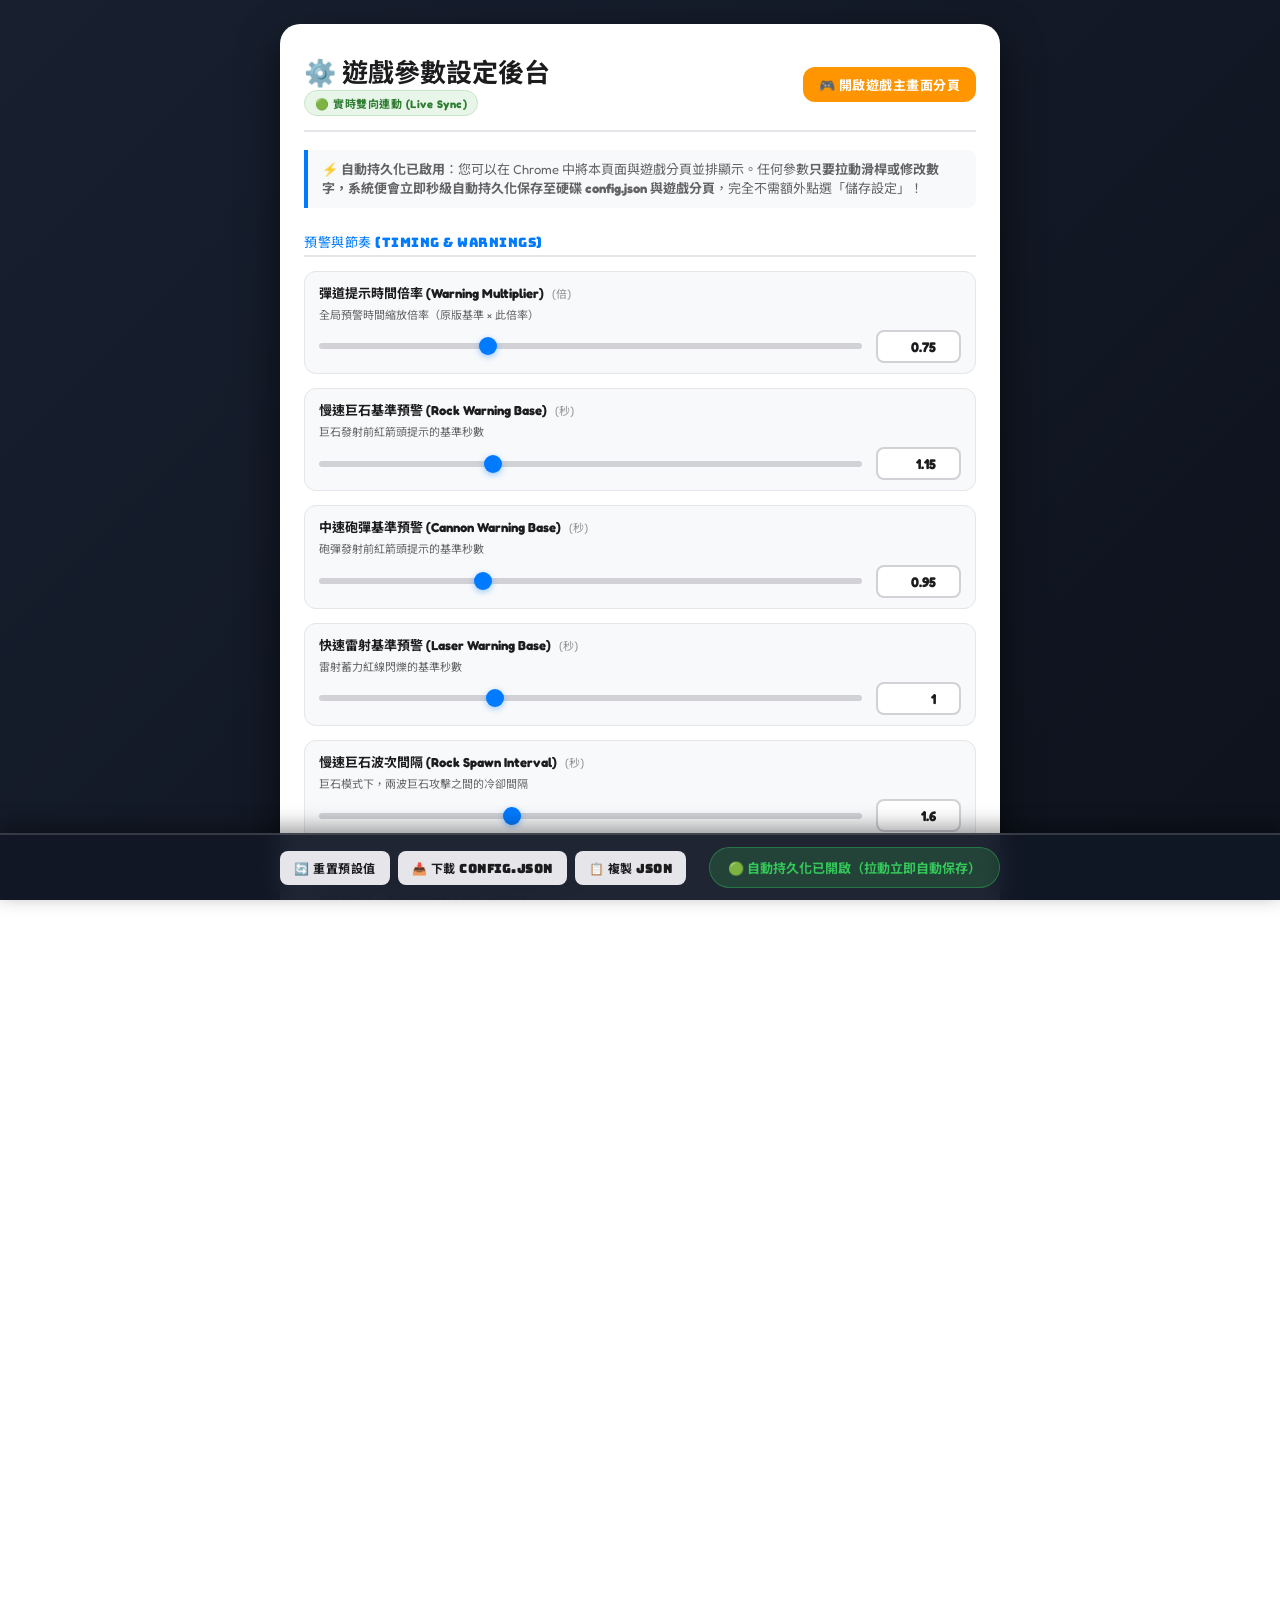
==== settings.html @ 155aabdb "feat(ui): implement game interface, standalone settings panel, and documentation - Implement main ga" ====
<!DOCTYPE html>
<html lang="zh-TW">
<head>
  <meta charset="UTF-8">
  <meta name="viewport" content="width=device-width, initial-scale=1.0">
  <title>Mr. Oops!! - 遊戲數值設定後台</title>
  <link rel="stylesheet" href="css/style.css">
  <link rel="preconnect" href="https://fonts.googleapis.com">
  <link rel="preconnect" href="https://fonts.gstatic.com" crossorigin>
  <link href="https://fonts.googleapis.com/css2?family=Bungee&family=Fredoka:wght@400;600;700&family=Noto+Sans+TC:wght@500;700;900&display=swap" rel="stylesheet">
  <style>
    /* Standalone Settings Page Styles */
    body {
      overflow-y: auto !important;
      padding: 24px 16px 80px 16px;
      display: flex;
      flex-direction: column;
      align-items: center;
      min-height: 100vh;
    }

    .settings-container {
      width: 100%;
      max-width: 720px;
      background: #ffffff;
      color: var(--dark-text);
      border-radius: var(--border-radius-lg);
      box-shadow: 0 16px 40px rgba(0, 0, 0, 0.6);
      padding: 28px 24px;
      display: flex;
      flex-direction: column;
      gap: 18px;
    }

    .settings-topbar {
      display: flex;
      justify-content: space-between;
      align-items: center;
      flex-wrap: wrap;
      gap: 12px;
      border-bottom: 2px solid #e5e5ea;
      padding-bottom: 14px;
    }

    .settings-title-group h1 {
      font-family: var(--font-display);
      font-size: 26px;
      color: #1c1c1e;
      display: flex;
      align-items: center;
      gap: 10px;
    }

    .settings-badge {
      display: inline-block;
      background: #e8f5e9;
      color: #2e7d32;
      font-size: 11px;
      font-weight: 700;
      padding: 4px 10px;
      border-radius: 20px;
      border: 1px solid #c8e6c9;
      letter-spacing: 0.5px;
    }

    .settings-intro {
      font-size: 13px;
      color: #636366;
      line-height: 1.45;
      background: #f8f9fa;
      border-left: 4px solid #007aff;
      padding: 10px 14px;
      border-radius: 0 8px 8px 0;
    }

    /* Fixed Sticky Bottom Action Bar */
    .settings-sticky-bar {
      position: fixed;
      bottom: 0;
      left: 0;
      width: 100%;
      background: rgba(18, 24, 38, 0.94);
      backdrop-filter: blur(12px);
      -webkit-backdrop-filter: blur(12px);
      border-top: 2px solid rgba(255, 255, 255, 0.15);
      padding: 12px 20px;
      display: flex;
      align-items: center;
      justify-content: center;
      z-index: 999;
      box-shadow: 0 -6px 20px rgba(0, 0, 0, 0.4);
    }

    .sticky-bar-inner {
      width: 100%;
      max-width: 720px;
      display: flex;
      align-items: center;
      justify-content: space-between;
      flex-wrap: wrap;
      gap: 12px;
    }

    .sticky-actions-left {
      display: flex;
      gap: 8px;
      flex-wrap: wrap;
    }

    .live-save-pill {
      display: inline-flex;
      align-items: center;
      gap: 8px;
      padding: 10px 18px;
      border-radius: 30px;
      font-size: 13px;
      font-weight: 700;
      background: rgba(52, 199, 89, 0.18);
      color: #34c759;
      border: 1px solid rgba(52, 199, 89, 0.4);
      transition: all 0.25s ease;
    }

    .live-save-pill.saving {
      background: rgba(255, 159, 10, 0.2);
      color: #ff9f0a;
      border-color: rgba(255, 159, 10, 0.5);
      animation: pulse 0.8s infinite alternate;
    }

    @keyframes pulse {
      from { opacity: 0.65; }
      to { opacity: 1; }
    }

    /* Status notification */
    #status-banner {
      display: none;
      padding: 10px 16px;
      border-radius: 8px;
      font-size: 13px;
      font-weight: 700;
      text-align: center;
      animation: fadeIn 0.25s ease;
    }

    #status-banner.success {
      display: block;
      background: #d4edda;
      color: #155724;
      border: 1px solid #c3e6cb;
    }

    #status-banner.error {
      display: block;
      background: #f8d7da;
      color: #721c24;
      border: 1px solid #f5c6cb;
    }

    @keyframes fadeIn {
      from { opacity: 0; transform: translateY(-6px); }
      to { opacity: 1; transform: translateY(0); }
    }
  </style>
</head>
<body>
  <div class="settings-container">
    <!-- Top Bar -->
    <header class="settings-topbar">
      <div class="settings-title-group">
        <h1>⚙️ 遊戲參數設定後台</h1>
        <span class="settings-badge">🟢 實時雙向連動 (Live Sync)</span>
      </div>
      <a href="index.html" target="_blank" class="btn btn-accent" style="text-decoration:none; font-size:13px; padding:8px 16px;">
        🎮 開啟遊戲主畫面分頁
      </a>
    </header>

    <div class="settings-intro">
      ⚡ <strong>自動持久化已啟用</strong>：您可以在 Chrome 中將本頁面與遊戲分頁並排顯示。任何參數<strong>只要拉動滑桿或修改數字，系統便會立即秒級自動持久化保存至硬碟 config.json 與遊戲分頁</strong>，完全不需額外點選「儲存設定」！
    </div>

    <!-- Status Alert Banner -->
    <div id="status-banner"></div>

    <!-- Parameter Inputs Group Container -->
    <div id="settings-items-container" style="display:flex; flex-direction:column; gap:14px;">
      <!-- Populated dynamically from CONFIG_SCHEMA -->
    </div>
  </div>

  <!-- Fixed Sticky Bottom Action Bar -->
  <footer class="settings-sticky-bar">
    <div class="sticky-bar-inner">
      <div class="sticky-actions-left">
        <button id="btn-reset" class="btn btn-secondary config-btn-sm" title="還原所有出廠預設值">🔄 重置預設值</button>
        <button id="btn-download" class="btn btn-secondary config-btn-sm" title="下載備份 config.json">📥 下載 config.json</button>
        <button id="btn-copy" class="btn btn-secondary config-btn-sm" title="複製 JSON 代碼">📋 複製 JSON</button>
      </div>
      <div id="live-save-status" class="live-save-pill">🟢 自動持久化已開啟（拉動立即自動保存）</div>
    </div>
  </footer>

  <!-- Toast Popup -->
  <div id="toast" class="config-toast"></div>

  <!-- Scripts in dependency order -->
  <script src="js/config.js"></script>
  <script>
    document.addEventListener('DOMContentLoaded', () => {
      const container = document.getElementById('settings-items-container');
      const statusBanner = document.getElementById('status-banner');
      const liveSaveStatus = document.getElementById('live-save-status');
      const btnReset = document.getElementById('btn-reset');
      const btnDownload = document.getElementById('btn-download');
      const btnCopy = document.getElementById('btn-copy');
      const toastEl = document.getElementById('toast');

      let currentCategory = '';
      const inputRefs = {};

      // 1. Build UI from CONFIG_SCHEMA
      window.CONFIG_SCHEMA.forEach((item) => {
        if (item.category !== currentCategory) {
          currentCategory = item.category;
          const catHeader = document.createElement('div');
          catHeader.className = 'config-category-header';
          catHeader.textContent = currentCategory;
          container.appendChild(catHeader);
        }

        const card = document.createElement('div');
        card.className = 'config-item-card';

        const info = document.createElement('div');
        info.className = 'config-item-info';
        info.innerHTML = `
          <div>
            <span class="config-item-label">${item.label}</span>
            <span class="config-item-unit">(${item.unit})</span>
          </div>
        `;

        const desc = document.createElement('div');
        desc.className = 'config-item-desc';
        desc.textContent = item.desc;

        const controlRow = document.createElement('div');
        controlRow.className = 'config-control-row';

        const currentVal = window.configManager.get(item.key);

        // Slider
        const slider = document.createElement('input');
        slider.type = 'range';
        slider.className = 'config-slider';
        slider.min = item.min;
        slider.max = item.max;
        slider.step = item.step;
        slider.value = currentVal;

        // Number Input (only numbers)
        const numInput = document.createElement('input');
        numInput.type = 'number';
        numInput.className = 'config-num-input';
        numInput.placeholder = item.placeholder;
        numInput.min = item.min;
        numInput.max = item.max;
        numInput.step = item.step;
        numInput.value = currentVal;

        // Sync Slider -> Input
        slider.addEventListener('input', () => {
          numInput.value = slider.value;
          window.configManager.set(item.key, slider.value);
        });

        // Sync Input -> Slider
        numInput.addEventListener('input', () => {
          const val = parseFloat(numInput.value);
          if (!isNaN(val)) {
            slider.value = val;
            window.configManager.set(item.key, val);
          }
        });

        controlRow.appendChild(slider);
        controlRow.appendChild(numInput);

        card.appendChild(info);
        card.appendChild(desc);
        card.appendChild(controlRow);

        container.appendChild(card);

        inputRefs[item.key] = { slider, numInput };
      });

      function refreshUI() {
        window.CONFIG_SCHEMA.forEach((item) => {
          const refs = inputRefs[item.key];
          if (refs) {
            const val = window.configManager.get(item.key);
            refs.slider.value = val;
            refs.numInput.value = val;
          }
        });
      }

      function showToast(msg) {
        toastEl.textContent = msg;
        toastEl.classList.add('show');
        clearTimeout(toastEl._timer);
        toastEl._timer = setTimeout(() => {
          toastEl.classList.remove('show');
        }, 2200);
      }

      function showBanner(msg, isSuccess = true) {
        statusBanner.textContent = msg;
        statusBanner.className = isSuccess ? 'success' : 'error';
        clearTimeout(statusBanner._timer);
        statusBanner._timer = setTimeout(() => {
          statusBanner.style.display = 'none';
        }, 4000);
      }

      // Listen to ConfigManager auto-persistence status changes
      window.configManager.onStatusChange((info) => {
        if (!liveSaveStatus) return;
        if (info.status === 'saving') {
          liveSaveStatus.className = 'live-save-pill saving';
          liveSaveStatus.textContent = info.message;
        } else if (info.status === 'saved') {
          liveSaveStatus.className = 'live-save-pill';
          liveSaveStatus.textContent = info.message;
        }
      });

      // Reset button
      btnReset.addEventListener('click', () => {
        window.configManager.resetDefaults();
        refreshUI();
        showBanner('🔄 已成功恢復出廠預設值！', true);
        showToast('已恢復出廠預設值！');
      });

      // Download button
      btnDownload.addEventListener('click', () => {
        window.configManager.downloadJSON();
        showToast('📥 config.json 下載完成！');
      });

      // Copy button
      btnCopy.addEventListener('click', () => {
        window.configManager.copyJSON().then(() => {
          showToast('📋 config.json 代碼已複製！');
        }).catch(() => {
          showToast('複製失敗');
        });
      });

      // Refresh if another tab changes values
      window.configManager.onChange(() => {
        refreshUI();
      });
    });
  </script>
</body>
</html>
---- css/style.css ----
/* ==========================================================================
   Mr. Oops!! - Retro Arcade Stylesheet (PONOS Homage)
   ========================================================================== */

:root {
  --bg-gradient: linear-gradient(135deg, #182030 0%, #0d121c 100%);
  --primary-color: #ff3b30;
  --accent-yellow: #ffd60a;
  --accent-orange: #ff9500;
  --accent-blue: #007aff;
  --panel-bg: rgba(255, 255, 255, 0.96);
  --dark-text: #1c1c1e;
  --light-text: #f2f2f7;
  --border-radius-lg: 20px;
  --border-radius-md: 12px;
  --font-display: 'Bungee', 'Fredoka', 'Noto Sans TC', cursive, sans-serif;
  --font-body: 'Fredoka', 'Noto Sans TC', sans-serif;
}

* {
  box-sizing: border-box;
  margin: 0;
  padding: 0;
  user-select: none;
  -webkit-user-select: none;
  -webkit-touch-callout: none;
}

html, body {
  width: 100%;
  height: 100%;
  overflow: hidden;
  background: #0d121c;
  background: var(--bg-gradient);
  font-family: var(--font-body);
  color: var(--light-text);
}

#game-wrapper {
  position: relative;
  width: 100vw;
  height: 100vh;
  display: flex;
  flex-direction: column;
  align-items: center;
  justify-content: space-between;
  padding: 8px 12px;
  overflow: hidden;
}

/* --------------------------------------------------------------------------
   HUD (Top Bar)
   -------------------------------------------------------------------------- */
#game-hud {
  width: 100%;
  max-width: 640px;
  display: flex;
  align-items: center;
  justify-content: space-between;
  padding: 6px 14px;
  background: rgba(18, 24, 38, 0.88);
  backdrop-filter: blur(10px);
  -webkit-backdrop-filter: blur(10px);
  border: 2px solid rgba(255, 255, 255, 0.15);
  border-radius: var(--border-radius-md);
  box-shadow: 0 4px 16px rgba(0, 0, 0, 0.4);
  z-index: 50;
  flex-shrink: 0;
  margin-bottom: 6px;
  transition: opacity 0.25s ease;
}

#game-hud.hidden {
  display: none !important;
}

.hud-item {
  display: flex;
  flex-direction: column;
  align-items: center;
  min-width: 56px;
}

.hud-label {
  font-family: var(--font-display);
  font-size: 10px;
  letter-spacing: 1px;
  color: #8e8e93;
}

.hud-val {
  font-family: var(--font-display);
  font-size: 18px;
  font-weight: 700;
  color: #fff;
  text-shadow: 0 2px 4px rgba(0, 0, 0, 0.5);
}

#hud-mode-name {
  color: var(--accent-yellow);
}

#hud-score-val {
  color: #34c759;
}

#hud-best-val {
  color: #ff9500;
}

.hud-controls {
  display: flex;
  gap: 8px;
}

.hud-icon-btn {
  background: rgba(255, 255, 255, 0.12);
  border: 1px solid rgba(255, 255, 255, 0.25);
  color: #fff;
  width: 36px;
  height: 36px;
  border-radius: 50%;
  font-size: 16px;
  display: flex;
  align-items: center;
  justify-content: center;
  cursor: pointer;
  transition: all 0.15s ease;
}

.hud-icon-btn:hover {
  background: rgba(255, 255, 255, 0.25);
  transform: scale(1.08);
}

.hud-icon-btn:active {
  transform: scale(0.95);
}

/* --------------------------------------------------------------------------
   Canvas Container (Middle Flex Area)
   -------------------------------------------------------------------------- */
#canvas-container {
  position: relative;
  flex: 1;
  width: 100%;
  display: flex;
  align-items: center;
  justify-content: center;
  min-height: 0; /* Important for flex child shrink */
  overflow: hidden;
}

#game-canvas {
  display: block;
  border-radius: 14px;
  box-shadow: 0 8px 32px rgba(0, 0, 0, 0.55), 0 0 0 1px rgba(255, 255, 255, 0.1);
  cursor: pointer;
  touch-action: none;
}

/* Wave Banner */
#wave-banner {
  position: absolute;
  top: 22%;
  left: 50%;
  transform: translate(-50%, -50%) scale(1);
  background: rgba(10, 15, 25, 0.9);
  border: 3px solid var(--accent-yellow);
  box-shadow: 0 10px 30px rgba(0, 0, 0, 0.7);
  padding: 12px 30px;
  border-radius: var(--border-radius-lg);
  text-align: center;
  pointer-events: none;
  z-index: 60;
  animation: bannerPop 0.35s cubic-bezier(0.175, 0.885, 0.32, 1.275);
}

#wave-banner.hidden {
  display: none !important;
}

#wave-banner-title {
  font-family: var(--font-display);
  font-size: 28px;
  color: var(--accent-yellow);
  letter-spacing: 2px;
  text-shadow: 0 3px 0 #000;
}

#wave-banner-sub {
  font-size: 15px;
  font-weight: 700;
  color: #fff;
  margin-top: 2px;
}

@keyframes bannerPop {
  0% { transform: translate(-50%, -50%) scale(0.6); opacity: 0; }
  80% { transform: translate(-50%, -50%) scale(1.06); opacity: 1; }
  100% { transform: translate(-50%, -50%) scale(1); opacity: 1; }
}

/* --------------------------------------------------------------------------
   Touch D-Pad Controls (Bottom Bar)
   -------------------------------------------------------------------------- */
#touch-controls {
  width: 100%;
  display: flex;
  flex-direction: column;
  align-items: center;
  z-index: 55;
  flex-shrink: 0;
  margin-top: 4px;
}

#touch-controls.hidden {
  display: none !important;
}

.dpad-grid {
  display: grid;
  grid-template-columns: 52px 52px 52px;
  grid-template-rows: 52px 52px 52px;
  gap: 6px;
}

.dpad-btn {
  background: rgba(255, 255, 255, 0.16);
  border: 2px solid rgba(255, 255, 255, 0.35);
  backdrop-filter: blur(8px);
  -webkit-backdrop-filter: blur(8px);
  color: #fff;
  font-size: 22px;
  font-weight: 900;
  border-radius: var(--border-radius-md);
  display: flex;
  align-items: center;
  justify-content: center;
  cursor: pointer;
  touch-action: manipulation;
  transition: transform 0.08s ease, background 0.08s ease;
  box-shadow: 0 4px 10px rgba(0, 0, 0, 0.3);
}

.dpad-btn:hover {
  background: rgba(255, 255, 255, 0.28);
}

.dpad-btn:active {
  background: var(--accent-yellow);
  color: #1c1c1e;
  transform: scale(0.92);
}

.dpad-up { grid-column: 2; grid-row: 1; }
.dpad-left { grid-column: 1; grid-row: 2; }
.dpad-center {
  grid-column: 2;
  grid-row: 2;
  background: rgba(255, 255, 255, 0.05);
  border-radius: 50%;
  border: 1px dashed rgba(255, 255, 255, 0.2);
}
.dpad-right { grid-column: 3; grid-row: 2; }
.dpad-down { grid-column: 2; grid-row: 3; }

.touch-hint {
  margin-top: 4px;
  font-size: 11px;
  color: rgba(255, 255, 255, 0.6);
  letter-spacing: 0.5px;
}

/* --------------------------------------------------------------------------
   Modals & Overlays
   -------------------------------------------------------------------------- */
.modal-overlay {
  position: absolute;
  top: 0;
  left: 0;
  width: 100%;
  height: 100%;
  background: rgba(8, 12, 20, 0.82);
  backdrop-filter: blur(8px);
  -webkit-backdrop-filter: blur(8px);
  display: flex;
  align-items: center;
  justify-content: center;
  z-index: 100;
  padding: 16px;
  transition: opacity 0.25s ease;
}

.modal-overlay.hidden {
  display: none !important;
  opacity: 0;
  pointer-events: none;
}

.menu-box, .modal-box {
  background: #ffffff;
  color: var(--dark-text);
  border-radius: var(--border-radius-lg);
  box-shadow: 0 20px 50px rgba(0, 0, 0, 0.7), 0 0 0 4px rgba(255, 255, 255, 0.2);
  width: 100%;
  max-width: 520px;
  padding: 24px 20px;
  text-align: center;
  max-height: 94vh;
  overflow-y: auto;
}

/* Main Menu Logo */
.logo-container {
  margin-bottom: 16px;
}

.logo-badge {
  display: inline-block;
  background: #1c1c1e;
  color: #fff;
  font-size: 11px;
  font-weight: 700;
  padding: 3px 10px;
  border-radius: 20px;
  letter-spacing: 1px;
  margin-bottom: 6px;
}

.game-logo {
  font-family: var(--font-display);
  font-size: 42px;
  line-height: 1.1;
  color: #1c1c1e;
  letter-spacing: -1px;
  text-shadow: 3px 3px 0 #ffd60a;
}

.game-logo .highlight {
  color: var(--primary-color);
  text-shadow: 3px 3px 0 #1c1c1e;
}

.game-slogan {
  font-size: 13px;
  font-weight: 600;
  color: #636366;
  margin-top: 2px;
}

/* Mode Cards */
.mode-select-grid {
  display: flex;
  flex-direction: column;
  gap: 10px;
  margin-bottom: 16px;
}

.mode-card {
  display: flex;
  align-items: center;
  background: #f4f5f8;
  border: 3px solid #e2e5eb;
  border-radius: var(--border-radius-md);
  padding: 10px 14px;
  cursor: pointer;
  text-align: left;
  transition: all 0.15s cubic-bezier(0.175, 0.885, 0.32, 1.275);
  width: 100%;
  position: relative;
  overflow: hidden;
}

.mode-card:hover {
  border-color: #007aff;
  background: #f0f7ff;
  transform: translateY(-2px);
  box-shadow: 0 6px 16px rgba(0, 122, 255, 0.18);
}

.mode-card:active {
  transform: scale(0.98);
}

.mode-card.all-star {
  background: linear-gradient(135deg, #fff9e6 0%, #fff0cc 100%);
  border-color: #ffd60a;
}

.mode-card.all-star:hover {
  border-color: #ff9500;
  box-shadow: 0 6px 16px rgba(255, 149, 0, 0.22);
}

.mode-icon {
  font-size: 28px;
  margin-right: 12px;
  flex-shrink: 0;
}

.mode-info {
  flex: 1;
}

.mode-title {
  font-family: var(--font-display);
  font-size: 16px;
  color: #1c1c1e;
}

.mode-desc {
  font-size: 12px;
  color: #636366;
  line-height: 1.3;
  margin-top: 2px;
}

.mode-high {
  font-family: var(--font-display);
  font-size: 12px;
  color: #ff9500;
  background: #fff;
  padding: 3px 8px;
  border-radius: 8px;
  border: 1px solid #e2e5eb;
  margin-left: 8px;
  white-space: nowrap;
}

/* Setting Toggles */
.menu-settings {
  display: flex;
  flex-direction: column;
  gap: 8px;
  background: #f8f9fa;
  padding: 10px 14px;
  border-radius: var(--border-radius-md);
  margin-bottom: 14px;
  text-align: left;
}

.setting-toggle {
  display: flex;
  align-items: center;
  cursor: pointer;
  font-size: 13px;
  font-weight: 600;
  color: #3a3a3c;
}

.setting-toggle input {
  display: none;
}

.slider {
  position: relative;
  width: 38px;
  height: 22px;
  background-color: #d1d1d6;
  border-radius: 20px;
  margin-right: 10px;
  transition: 0.25s;
  flex-shrink: 0;
}

.slider:before {
  position: absolute;
  content: "";
  height: 16px;
  width: 16px;
  left: 3px;
  bottom: 3px;
  background-color: white;
  border-radius: 50%;
  transition: 0.25s;
  box-shadow: 0 2px 4px rgba(0, 0, 0, 0.2);
}

input:checked + .slider {
  background-color: #34c759;
}

#toggle-bloody:checked + .slider {
  background-color: #ff3b30;
}

input:checked + .slider:before {
  transform: translateX(16px);
}

.menu-guide {
  display: flex;
  flex-direction: column;
  gap: 4px;
  font-size: 12px;
  color: #8e8e93;
}

/* --------------------------------------------------------------------------
   Game Over Dialog
   -------------------------------------------------------------------------- */
.gameover-box {
  position: relative;
  padding-top: 36px;
}

.oops-comic-bubble {
  position: absolute;
  top: -22px;
  left: 50%;
  transform: translateX(-50%) rotate(-4deg);
  background: var(--primary-color);
  color: #fff;
  font-family: var(--font-display);
  font-size: 26px;
  font-weight: 900;
  padding: 6px 22px;
  border-radius: 30px;
  border: 4px solid #fff;
  box-shadow: 0 8px 20px rgba(255, 59, 48, 0.4);
  letter-spacing: 2px;
}

#gameover-title {
  font-family: var(--font-display);
  font-size: 24px;
  color: #1c1c1e;
  margin-bottom: 14px;
}

.result-stats {
  background: #f2f2f7;
  border-radius: var(--border-radius-md);
  padding: 14px;
  margin-bottom: 18px;
  display: flex;
  flex-direction: column;
  gap: 8px;
}

.stat-row {
  display: flex;
  justify-content: space-between;
  align-items: center;
  font-size: 14px;
  font-weight: 600;
}

.stat-label {
  color: #636366;
}

.stat-val {
  font-family: var(--font-display);
  font-size: 19px;
  color: #1c1c1e;
}

.new-record-row {
  background: #ffd60a;
  color: #1c1c1e;
  font-family: var(--font-display);
  font-size: 14px;
  padding: 6px;
  border-radius: 8px;
  justify-content: center;
  animation: pulse 1s infinite alternate;
}

.new-record-row.hidden {
  display: none !important;
}

@keyframes pulse {
  0% { transform: scale(1); }
  100% { transform: scale(1.03); }
}

/* Modal Actions */
.modal-actions {
  display: flex;
  flex-direction: column;
  gap: 10px;
}

.btn {
  font-family: var(--font-display);
  font-size: 15px;
  font-weight: 700;
  padding: 12px 18px;
  border-radius: var(--border-radius-md);
  border: none;
  cursor: pointer;
  transition: all 0.15s ease;
  letter-spacing: 0.5px;
}

.btn-primary {
  background: #007aff;
  color: #fff;
  box-shadow: 0 4px 12px rgba(0, 122, 255, 0.3);
}

.btn-primary:hover {
  background: #0062cc;
  transform: translateY(-2px);
}

.btn-secondary {
  background: #e5e5ea;
  color: #1c1c1e;
}

.btn-secondary:hover {
  background: #d1d1d6;
}

.btn-accent {
  background: #ff9500;
  color: #fff;
}

.btn-accent:hover {
  background: #e08500;
}

.btn:active {
  transform: scale(0.97);
}

/* Responsive queries */
@media (max-height: 600px) {
  #game-wrapper {
    padding: 4px;
  }
  .hud-val {
    font-size: 15px;
  }
  .dpad-grid {
    grid-template-columns: 44px 44px 44px;
    grid-template-rows: 44px 44px 44px;
  }
  .dpad-btn {
    font-size: 18px;
  }
  .menu-box {
    padding: 14px;
  }
  .game-logo {
    font-size: 32px;
  }
  .mode-icon {
    font-size: 22px;
    margin-right: 8px;
  }
  .mode-card {
    padding: 6px 10px;
  }
}

/* ==========================================================================
   Game Parameter Configuration Panel (Config Modal)
   ========================================================================== */
.config-panel-box {
  max-width: 650px !important;
  max-height: 92vh !important;
  display: flex;
  flex-direction: column;
  padding: 20px 22px !important;
  text-align: left;
}

.config-header {
  display: flex;
  align-items: center;
  justify-content: space-between;
  margin-bottom: 4px;
}

.config-title-group {
  display: flex;
  align-items: center;
  gap: 10px;
  flex-wrap: wrap;
}

.config-title-group h2 {
  font-family: var(--font-display);
  font-size: 20px;
  color: #1c1c1e;
}

.config-live-badge {
  display: inline-block;
  background: #e8f5e9;
  color: #2e7d32;
  font-size: 11px;
  font-weight: 700;
  padding: 3px 8px;
  border-radius: 12px;
  border: 1px solid #c8e6c9;
}

.config-close-btn {
  background: none;
  border: none;
  font-size: 20px;
  color: #8e8e93;
  cursor: pointer;
  padding: 4px;
  line-height: 1;
  transition: color 0.15s;
}

.config-close-btn:hover {
  color: #1c1c1e;
}

.config-subtitle {
  font-size: 12px;
  color: #636366;
  margin-bottom: 14px;
}

.config-items-scroll {
  flex: 1;
  overflow-y: auto;
  padding-right: 6px;
  display: flex;
  flex-direction: column;
  gap: 14px;
  margin-bottom: 16px;
}

/* Custom scrollbar for panel */
.config-items-scroll::-webkit-scrollbar {
  width: 6px;
}
.config-items-scroll::-webkit-scrollbar-track {
  background: #f1f2f6;
  border-radius: 4px;
}
.config-items-scroll::-webkit-scrollbar-thumb {
  background: #c7c7cc;
  border-radius: 4px;
}

.config-category-header {
  font-family: var(--font-display);
  font-size: 13px;
  color: #007aff;
  letter-spacing: 0.5px;
  border-bottom: 2px solid #e5e5ea;
  padding-bottom: 4px;
  margin-top: 6px;
}

.config-item-card {
  background: #f8f9fa;
  border: 1px solid #e5e5ea;
  border-radius: var(--border-radius-md);
  padding: 10px 14px;
  display: flex;
  flex-direction: column;
  gap: 6px;
  transition: border-color 0.15s ease, background 0.15s ease;
}

.config-item-card:hover {
  border-color: #b0b5be;
  background: #fdfdfd;
}

.config-item-info {
  display: flex;
  justify-content: space-between;
  align-items: baseline;
}

.config-item-label {
  font-size: 13px;
  font-weight: 700;
  color: #1c1c1e;
}

.config-item-unit {
  font-size: 11px;
  color: #8e8e93;
  margin-left: 4px;
}

.config-item-desc {
  font-size: 11px;
  color: #636366;
  line-height: 1.3;
}

.config-control-row {
  display: flex;
  align-items: center;
  gap: 14px;
  margin-top: 2px;
}

/* Range Slider */
.config-slider {
  flex: 1;
  -webkit-appearance: none;
  appearance: none;
  height: 6px;
  border-radius: 4px;
  background: #d1d1d6;
  outline: none;
  cursor: pointer;
  transition: background 0.15s;
}

.config-slider::-webkit-slider-thumb {
  -webkit-appearance: none;
  appearance: none;
  width: 18px;
  height: 18px;
  border-radius: 50%;
  background: #007aff;
  box-shadow: 0 2px 6px rgba(0, 122, 255, 0.4);
  cursor: pointer;
  transition: transform 0.1s ease;
}

.config-slider::-webkit-slider-thumb:active {
  transform: scale(1.2);
  background: #0056b3;
}

/* Number Input - only accepts numbers */
.config-num-input {
  width: 85px;
  padding: 6px 8px;
  font-family: 'Fredoka', monospace, sans-serif;
  font-size: 14px;
  font-weight: 700;
  color: #1c1c1e;
  background: #ffffff;
  border: 2px solid #d1d1d6;
  border-radius: 8px;
  text-align: right;
  outline: none;
  transition: border-color 0.15s ease, box-shadow 0.15s ease;
}

.config-num-input:focus {
  border-color: #007aff;
  box-shadow: 0 0 0 3px rgba(0, 122, 255, 0.15);
}

/* Action Bar */
.config-actions-bar {
  display: flex;
  align-items: center;
  justify-content: space-between;
  gap: 10px;
  flex-wrap: wrap;
  padding-top: 10px;
  border-top: 1px solid #e5e5ea;
}

.config-action-left {
  display: flex;
  gap: 8px;
  flex-wrap: wrap;
}

.config-btn-sm {
  font-size: 12px !important;
  padding: 8px 14px !important;
  border-radius: 8px !important;
}

/* Toast Message */
.config-toast {
  position: fixed;
  bottom: 24px;
  left: 50%;
  transform: translateX(-50%) translateY(50px);
  background: rgba(28, 28, 30, 0.95);
  color: #fff;
  font-size: 13px;
  font-weight: 600;
  padding: 8px 18px;
  border-radius: 20px;
  box-shadow: 0 6px 18px rgba(0, 0, 0, 0.35);
  pointer-events: none;
  opacity: 0;
  transition: all 0.25s cubic-bezier(0.175, 0.885, 0.32, 1.275);
  z-index: 200;
}

.config-toast.show {
  transform: translateX(-50%) translateY(0);
  opacity: 1;
}
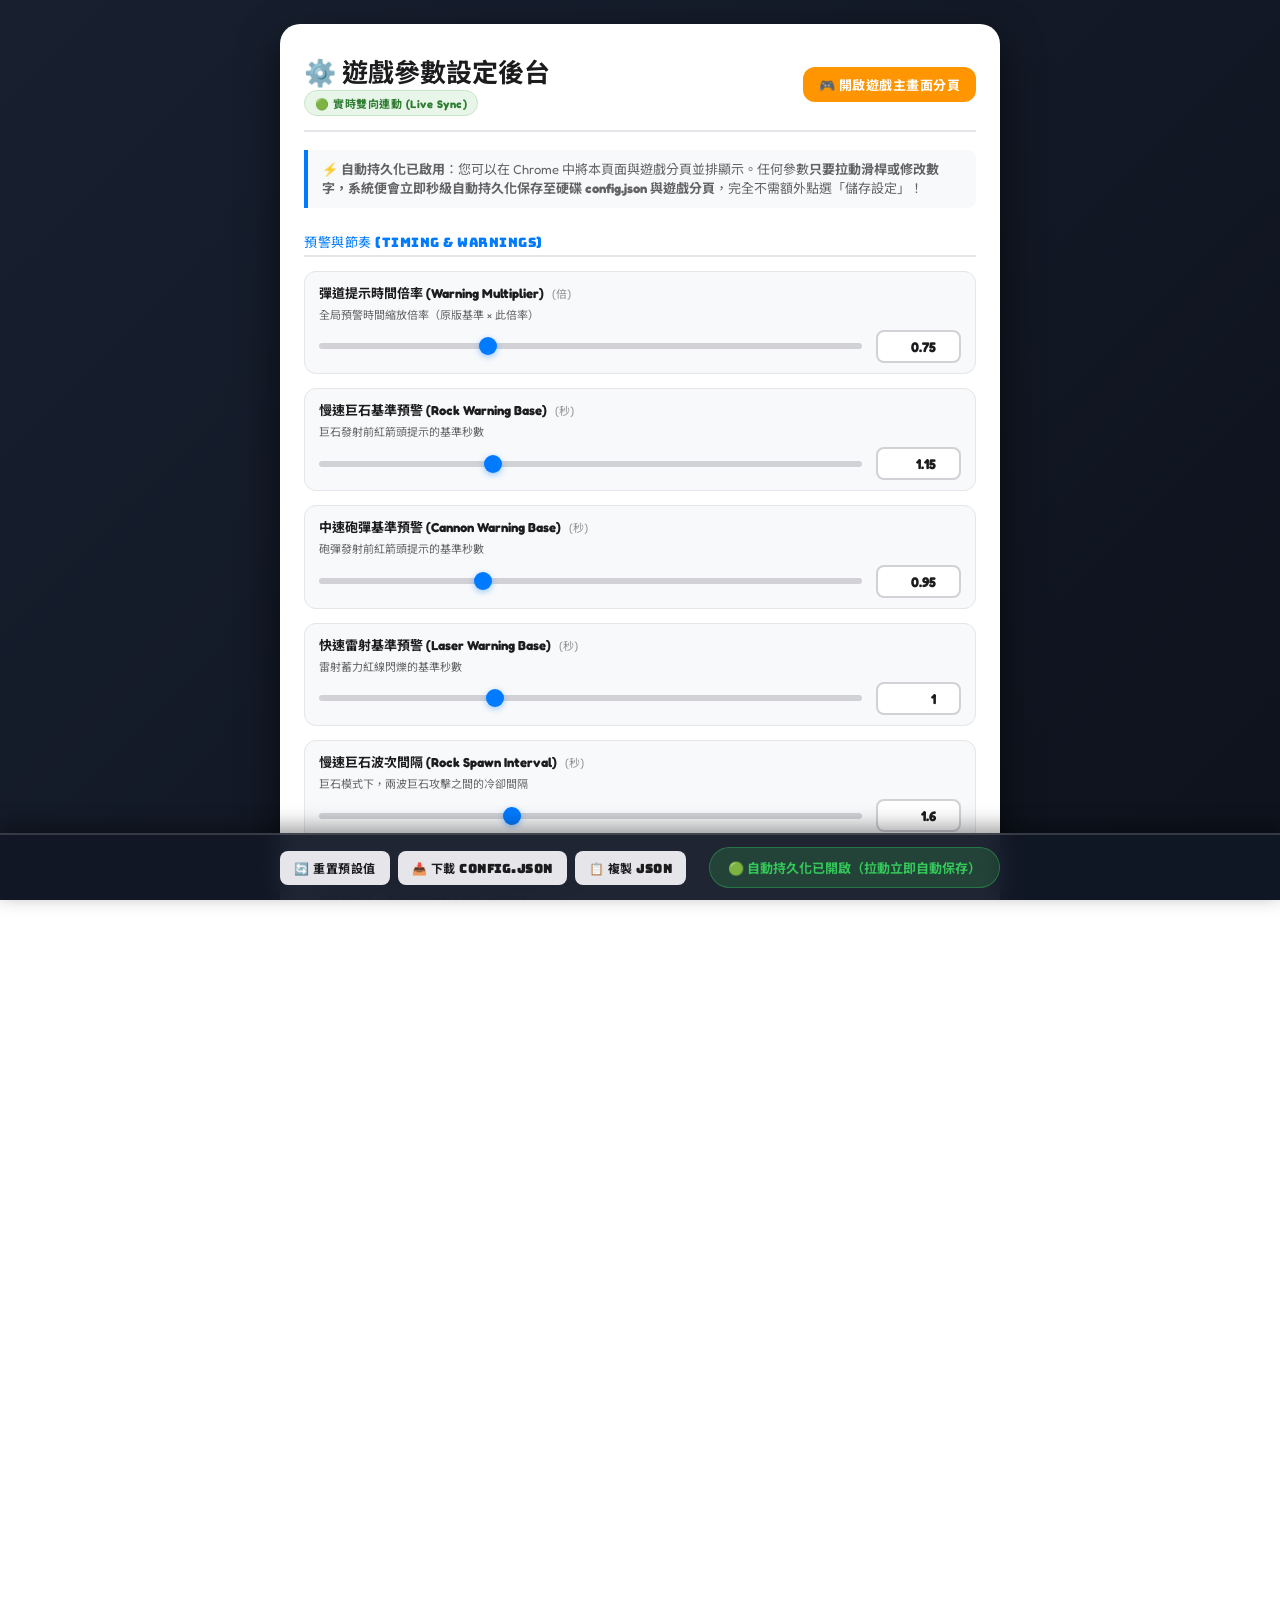
==== commit 5ac20db0: "feat(config): add versus collision, target wins, and hazard settings" ====
--- a/settings.html
+++ b/settings.html
@@ -133,6 +133,26 @@
       to { opacity: 1; }
     }
 
+    .config-select-input {
+      width: 100%;
+      padding: 10px 14px;
+      font-size: 14px;
+      font-weight: 600;
+      color: #1c1c1e;
+      background: #f2f2f7;
+      border: 2px solid #e5e5ea;
+      border-radius: 8px;
+      outline: none;
+      cursor: pointer;
+      transition: all 0.2s;
+    }
+
+    .config-select-input:focus {
+      border-color: #007aff;
+      background: #ffffff;
+      box-shadow: 0 0 0 3px rgba(0, 122, 255, 0.15);
+    }
+
     /* Status notification */
     #status-banner {
       display: none;
@@ -238,7 +258,7 @@
         info.innerHTML = `
           <div>
             <span class="config-item-label">${item.label}</span>
-            <span class="config-item-unit">(${item.unit})</span>
+            ${item.unit ? `<span class="config-item-unit">(${item.unit})</span>` : ''}
           </div>
         `;
 
@@ -251,50 +271,67 @@
 
         const currentVal = window.configManager.get(item.key);
 
-        // Slider
-        const slider = document.createElement('input');
-        slider.type = 'range';
-        slider.className = 'config-slider';
-        slider.min = item.min;
-        slider.max = item.max;
-        slider.step = item.step;
-        slider.value = currentVal;
-
-        // Number Input (only numbers)
-        const numInput = document.createElement('input');
-        numInput.type = 'number';
-        numInput.className = 'config-num-input';
-        numInput.placeholder = item.placeholder;
-        numInput.min = item.min;
-        numInput.max = item.max;
-        numInput.step = item.step;
-        numInput.value = currentVal;
-
-        // Sync Slider -> Input
-        slider.addEventListener('input', () => {
-          numInput.value = slider.value;
-          window.configManager.set(item.key, slider.value);
-        });
-
-        // Sync Input -> Slider
-        numInput.addEventListener('input', () => {
-          const val = parseFloat(numInput.value);
-          if (!isNaN(val)) {
-            slider.value = val;
-            window.configManager.set(item.key, val);
-          }
-        });
-
-        controlRow.appendChild(slider);
-        controlRow.appendChild(numInput);
+        if (item.type === 'select') {
+          const select = document.createElement('select');
+          select.className = 'config-select-input';
+          item.options.forEach((opt) => {
+            const opEl = document.createElement('option');
+            opEl.value = opt.value;
+            opEl.textContent = opt.label;
+            if (String(opt.value) === String(currentVal)) opEl.selected = true;
+            select.appendChild(opEl);
+          });
+          select.addEventListener('change', () => {
+            window.configManager.set(item.key, select.value);
+          });
+          controlRow.appendChild(select);
+          inputRefs[item.key] = { select, isSelect: true };
+        } else {
+          // Slider
+          const slider = document.createElement('input');
+          slider.type = 'range';
+          slider.className = 'config-slider';
+          slider.min = item.min;
+          slider.max = item.max;
+          slider.step = item.step;
+          slider.value = currentVal;
+
+          // Number Input (only numbers)
+          const numInput = document.createElement('input');
+          numInput.type = 'number';
+          numInput.className = 'config-num-input';
+          numInput.placeholder = item.placeholder;
+          numInput.min = item.min;
+          numInput.max = item.max;
+          numInput.step = item.step;
+          numInput.value = currentVal;
+
+          // Sync Slider -> Input
+          slider.addEventListener('input', () => {
+            numInput.value = slider.value;
+            window.configManager.set(item.key, slider.value);
+          });
+
+          // Sync Input -> Slider
+          numInput.addEventListener('input', () => {
+            const val = parseFloat(numInput.value);
+            if (!isNaN(val)) {
+              slider.value = val;
+              window.configManager.set(item.key, val);
+            }
+          });
+
+          controlRow.appendChild(slider);
+          controlRow.appendChild(numInput);
+
+          inputRefs[item.key] = { slider, numInput, isSelect: false };
+        }
 
         card.appendChild(info);
         card.appendChild(desc);
         card.appendChild(controlRow);
 
         container.appendChild(card);
-
-        inputRefs[item.key] = { slider, numInput };
       });
 
       function refreshUI() {
@@ -302,8 +339,12 @@
           const refs = inputRefs[item.key];
           if (refs) {
             const val = window.configManager.get(item.key);
-            refs.slider.value = val;
-            refs.numInput.value = val;
+            if (refs.isSelect) {
+              refs.select.value = val;
+            } else {
+              refs.slider.value = val;
+              refs.numInput.value = val;
+            }
           }
         });
       }
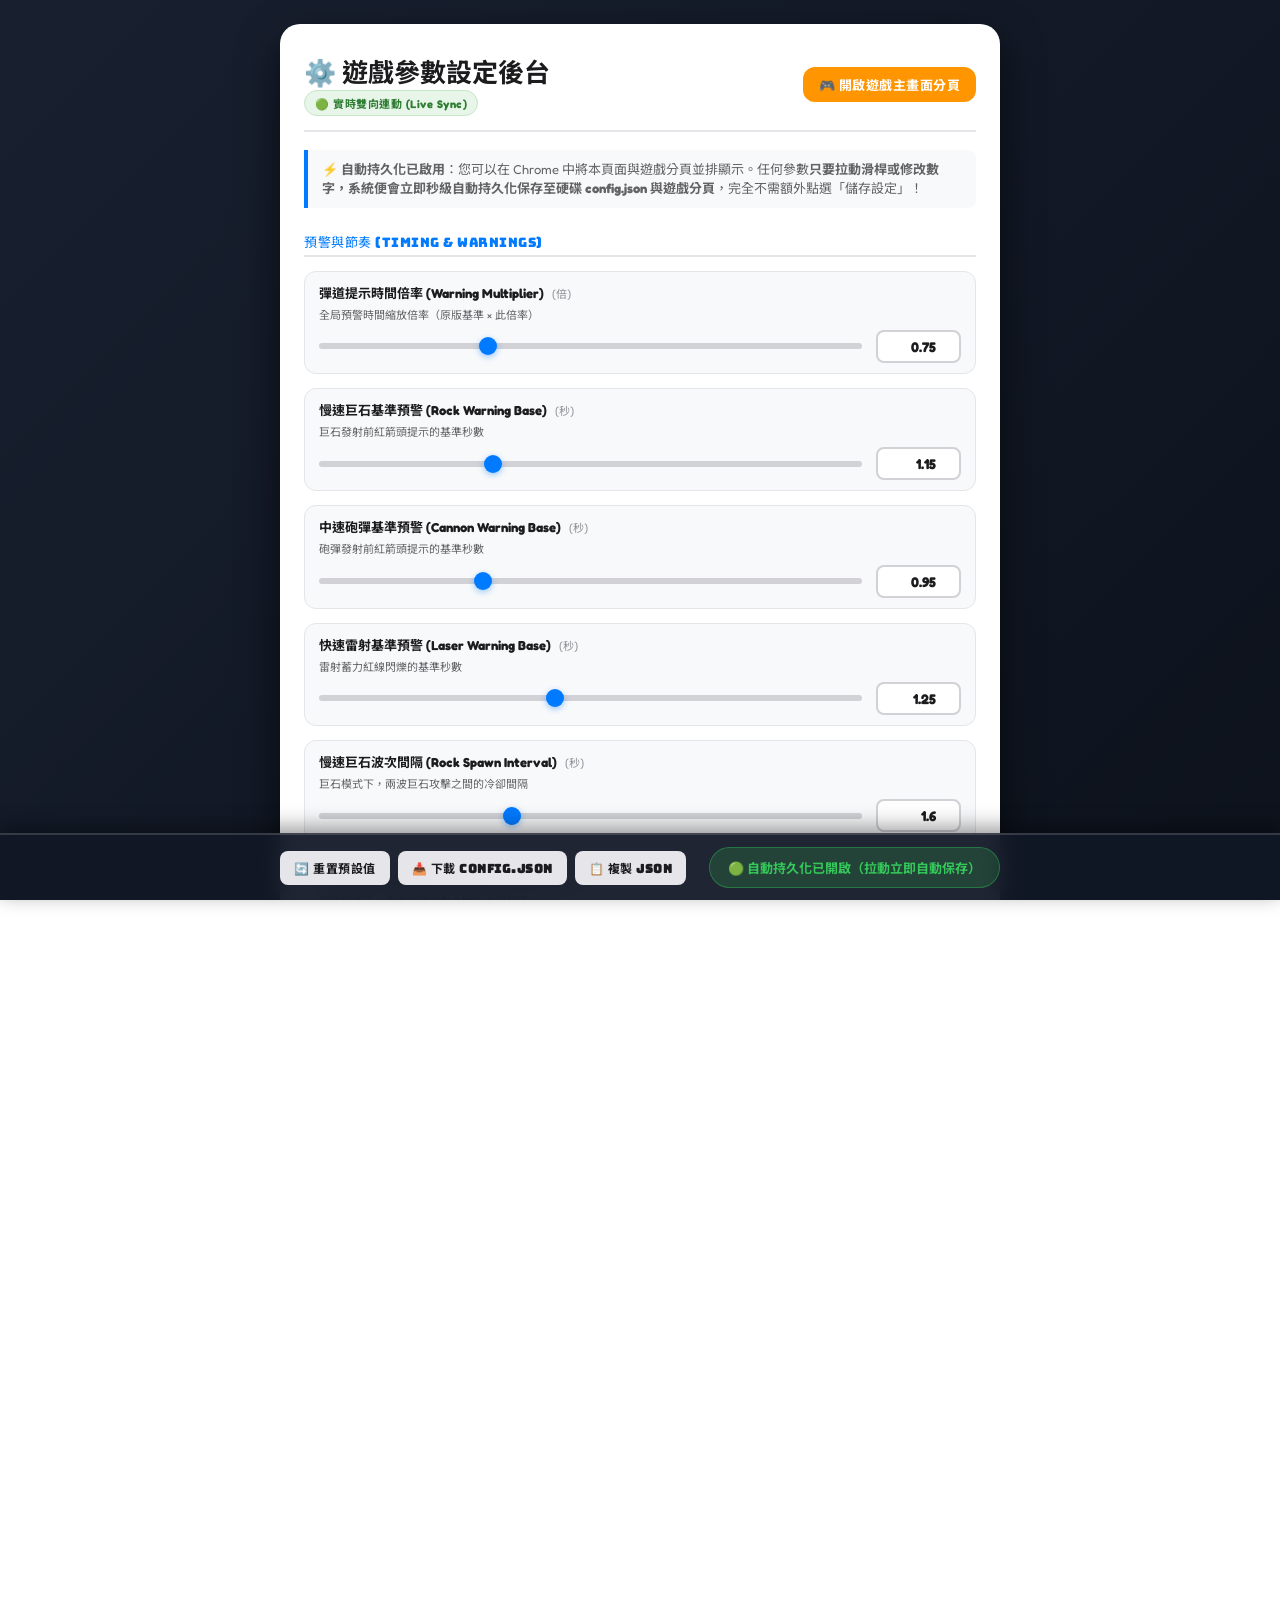
==== commit 8ccad55c: "feat(network & gameplay): upgrade to WebRTC P2P direct connect, fix ping display, and add configurab" ====
--- a/settings.html
+++ b/settings.html
@@ -226,7 +226,7 @@
   <div id="toast" class="config-toast"></div>
 
   <!-- Scripts in dependency order -->
-  <script src="js/config.js"></script>
+  <script src="js/config.js?v=2.4"></script>
   <script>
     document.addEventListener('DOMContentLoaded', () => {
       const container = document.getElementById('settings-items-container');
--- a/css/style.css
+++ b/css/style.css
@@ -106,6 +106,11 @@
 
 #hud-best-val {
   color: #ff9500;
+}
+
+#hud-versus-val {
+  font-size: 16px;
+  letter-spacing: 0.5px;
 }
 
 .hud-controls {
@@ -391,6 +396,17 @@
 .mode-card.all-star:hover {
   border-color: #ff9500;
   box-shadow: 0 6px 16px rgba(255, 149, 0, 0.22);
+}
+
+.mode-card.versus-card {
+  background: linear-gradient(135deg, #f0f7ff 0%, #fff0f0 100%);
+  border-color: #007aff;
+  box-shadow: inset 0 0 0 1px rgba(255, 59, 48, 0.2);
+}
+
+.mode-card.versus-card:hover {
+  border-color: #ff3b30;
+  box-shadow: 0 6px 18px rgba(0, 122, 255, 0.22), 0 6px 18px rgba(255, 59, 48, 0.22);
 }
 
 .mode-icon {
@@ -901,3 +917,304 @@
   opacity: 1;
 }
 
+/* --------------------------------------------------------------------------
+   Versus Lobby Modal & LAN Cards
+   -------------------------------------------------------------------------- */
+.versus-modal-box {
+  max-width: 540px !important;
+  text-align: left;
+  padding: 20px 22px;
+}
+
+.versus-modal-box h2 {
+  font-family: var(--font-display);
+  color: #1c1c1e;
+}
+
+.versus-options-grid {
+  display: flex;
+  flex-direction: column;
+  gap: 12px;
+  margin-top: 10px;
+}
+
+.versus-opt-card {
+  position: relative;
+  background: #f8f9fa;
+  border: 2px solid #e5e5ea;
+  border-radius: 12px;
+  padding: 14px 16px;
+  cursor: pointer;
+  text-align: left;
+  transition: all 0.18s ease;
+  width: 100%;
+}
+
+.versus-opt-card:hover {
+  border-color: #007aff;
+  background: #f0f7ff;
+  transform: translateY(-2px);
+  box-shadow: 0 4px 12px rgba(0, 122, 255, 0.15);
+}
+
+.opt-badge {
+  display: inline-block;
+  font-size: 11px;
+  font-weight: 700;
+  padding: 2px 8px;
+  border-radius: 6px;
+  background: #e5e5ea;
+  color: #3a3a3c;
+  margin-bottom: 6px;
+}
+
+.host-badge {
+  background: rgba(0, 122, 255, 0.15);
+  color: #007aff;
+}
+
+.client-badge {
+  background: rgba(255, 59, 48, 0.15);
+  color: #ff3b30;
+}
+
+.opt-header {
+  display: flex;
+  align-items: center;
+  gap: 12px;
+}
+
+.opt-icon {
+  font-size: 26px;
+  flex-shrink: 0;
+}
+
+.opt-info {
+  flex: 1;
+}
+
+.opt-title {
+  font-family: var(--font-display);
+  font-size: 15px;
+  font-weight: 700;
+  color: #1c1c1e;
+}
+
+.opt-desc {
+  font-size: 12px;
+  color: #636366;
+  line-height: 1.35;
+  margin-top: 2px;
+}
+
+.lan-card {
+  cursor: default;
+  background: #ffffff;
+}
+
+.lan-card:hover {
+  transform: none;
+  box-shadow: 0 2px 8px rgba(0, 0, 0, 0.06);
+}
+
+#card-lan-host {
+  border-color: rgba(0, 122, 255, 0.35);
+}
+
+#card-lan-join {
+  border-color: rgba(255, 59, 48, 0.35);
+}
+
+.lan-content {
+  margin-top: 10px;
+  padding-top: 10px;
+  border-top: 1px dashed #e5e5ea;
+  display: flex;
+  flex-direction: column;
+  gap: 8px;
+}
+
+.lan-field {
+  display: flex;
+  flex-direction: column;
+  gap: 3px;
+}
+
+.lan-field label {
+  font-size: 11px;
+  font-weight: 700;
+  color: #48484a;
+}
+
+.lan-field input {
+  padding: 8px 10px;
+  font-size: 13px;
+  font-weight: 600;
+  background: #f4f5f8;
+  border: 1px solid #d1d1d6;
+  border-radius: 6px;
+  outline: none;
+  color: #1c1c1e;
+}
+
+.lan-field input:focus {
+  border-color: #007aff;
+  background: #fff;
+}
+
+.lan-field-row {
+  display: flex;
+  gap: 8px;
+  align-items: center;
+}
+
+.lan-copy-box {
+  display: flex;
+  gap: 6px;
+}
+
+.lan-copy-box input {
+  flex: 1;
+  font-family: monospace;
+  font-size: 12px;
+}
+
+.btn-copy {
+  padding: 6px 12px;
+  background: #e5e5ea;
+  border: none;
+  border-radius: 6px;
+  font-size: 12px;
+  font-weight: 700;
+  cursor: pointer;
+  color: #1c1c1e;
+  transition: all 0.15s ease;
+}
+
+.btn-copy:hover {
+  background: #007aff;
+  color: #fff;
+}
+
+/* Network Status HUD badge */
+.hud-net-badge {
+  font-size: 11px;
+  font-weight: 700;
+  padding: 2px 8px;
+  border-radius: 12px;
+  background: rgba(255, 255, 255, 0.15);
+  color: #34c759;
+  letter-spacing: 0.5px;
+  display: inline-flex;
+  align-items: center;
+  gap: 4px;
+  white-space: nowrap;
+}
+
+.hud-net-badge.connected {
+  color: #34c759;
+}
+
+.hud-net-badge.waiting {
+  color: #ffd60a;
+}
+
+.hud-net-badge.warn {
+  color: #ff9f0a;
+}
+
+.hud-net-badge.bad {
+  color: #ff453a;
+}
+
+/* Menu Ping Latency Indicator */
+.menu-ping-badge {
+  display: inline-flex;
+  align-items: center;
+  gap: 8px;
+  font-size: 12px;
+  font-weight: 600;
+  margin-top: 10px;
+  padding: 4px 14px;
+  border-radius: 20px;
+  background: rgba(255, 255, 255, 0.08);
+  border: 1px solid rgba(255, 255, 255, 0.15);
+  color: #8e8e93;
+  backdrop-filter: blur(8px);
+  transition: all 0.3s ease;
+}
+
+.menu-ping-badge .ping-dot {
+  width: 8px;
+  height: 8px;
+  border-radius: 50%;
+  background: #8e8e93;
+  box-shadow: 0 0 6px rgba(142, 142, 147, 0.6);
+  transition: background 0.3s ease, box-shadow 0.3s ease;
+}
+
+.menu-ping-badge.connected {
+  color: #34c759;
+  border-color: rgba(52, 199, 89, 0.3);
+}
+.menu-ping-badge.connected .ping-dot {
+  background: #34c759;
+  box-shadow: 0 0 8px rgba(52, 199, 89, 0.8);
+}
+
+.menu-ping-badge.warn {
+  color: #ffd60a;
+  border-color: rgba(255, 214, 10, 0.3);
+}
+.menu-ping-badge.warn .ping-dot {
+  background: #ffd60a;
+  box-shadow: 0 0 8px rgba(255, 214, 10, 0.8);
+}
+
+.menu-ping-badge.bad {
+  color: #ff453a;
+  border-color: rgba(255, 69, 58, 0.3);
+}
+.menu-ping-badge.bad .ping-dot {
+  background: #ff453a;
+  box-shadow: 0 0 8px rgba(255, 69, 58, 0.8);
+}
+
+/* Rematch Status Bar */
+.rematch-status-bar {
+  display: flex;
+  justify-content: center;
+  align-items: center;
+  gap: 12px;
+  margin-top: 14px;
+  margin-bottom: 8px;
+}
+
+.rematch-pill {
+  padding: 6px 14px;
+  border-radius: 20px;
+  font-size: 13px;
+  font-weight: 700;
+  background: rgba(142, 142, 147, 0.15);
+  color: #636366;
+  border: 1px solid rgba(142, 142, 147, 0.25);
+  transition: all 0.2s ease;
+}
+
+.rematch-pill.ready {
+  background: rgba(52, 199, 89, 0.15);
+  color: #28a745;
+  border-color: rgba(52, 199, 89, 0.4);
+  box-shadow: 0 0 10px rgba(52, 199, 89, 0.2);
+}
+
+.pause-subtitle {
+  font-size: 14px;
+  color: #636366;
+  margin-top: -6px;
+  margin-bottom: 16px;
+  font-weight: 600;
+}
+
+
+
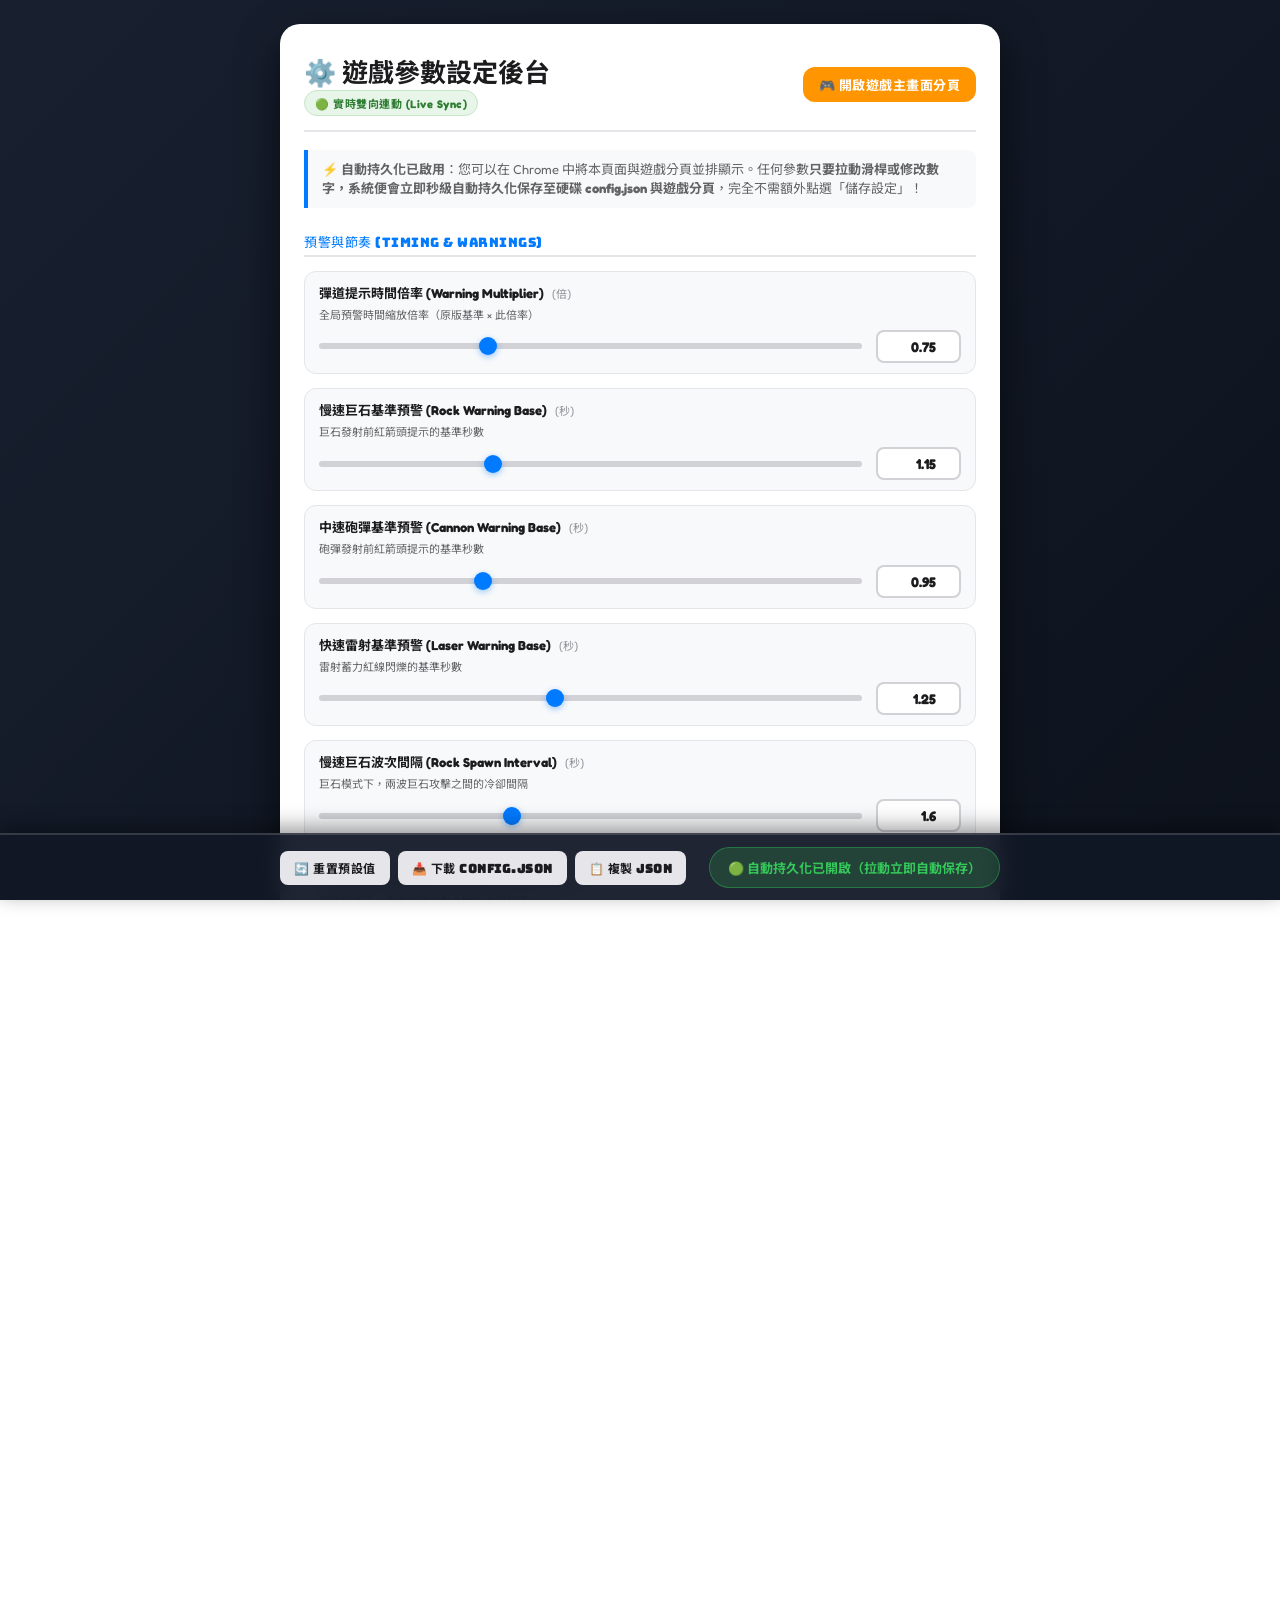
==== commit 80762fac: "feat(audio & gameplay): sync local config as defaults, halve master audio volume, and add seamless s" ====
--- a/settings.html
+++ b/settings.html
@@ -226,7 +226,7 @@
   <div id="toast" class="config-toast"></div>
 
   <!-- Scripts in dependency order -->
-  <script src="js/config.js?v=2.4"></script>
+  <script src="js/config.js?v=2.7"></script>
   <script>
     document.addEventListener('DOMContentLoaded', () => {
       const container = document.getElementById('settings-items-container');
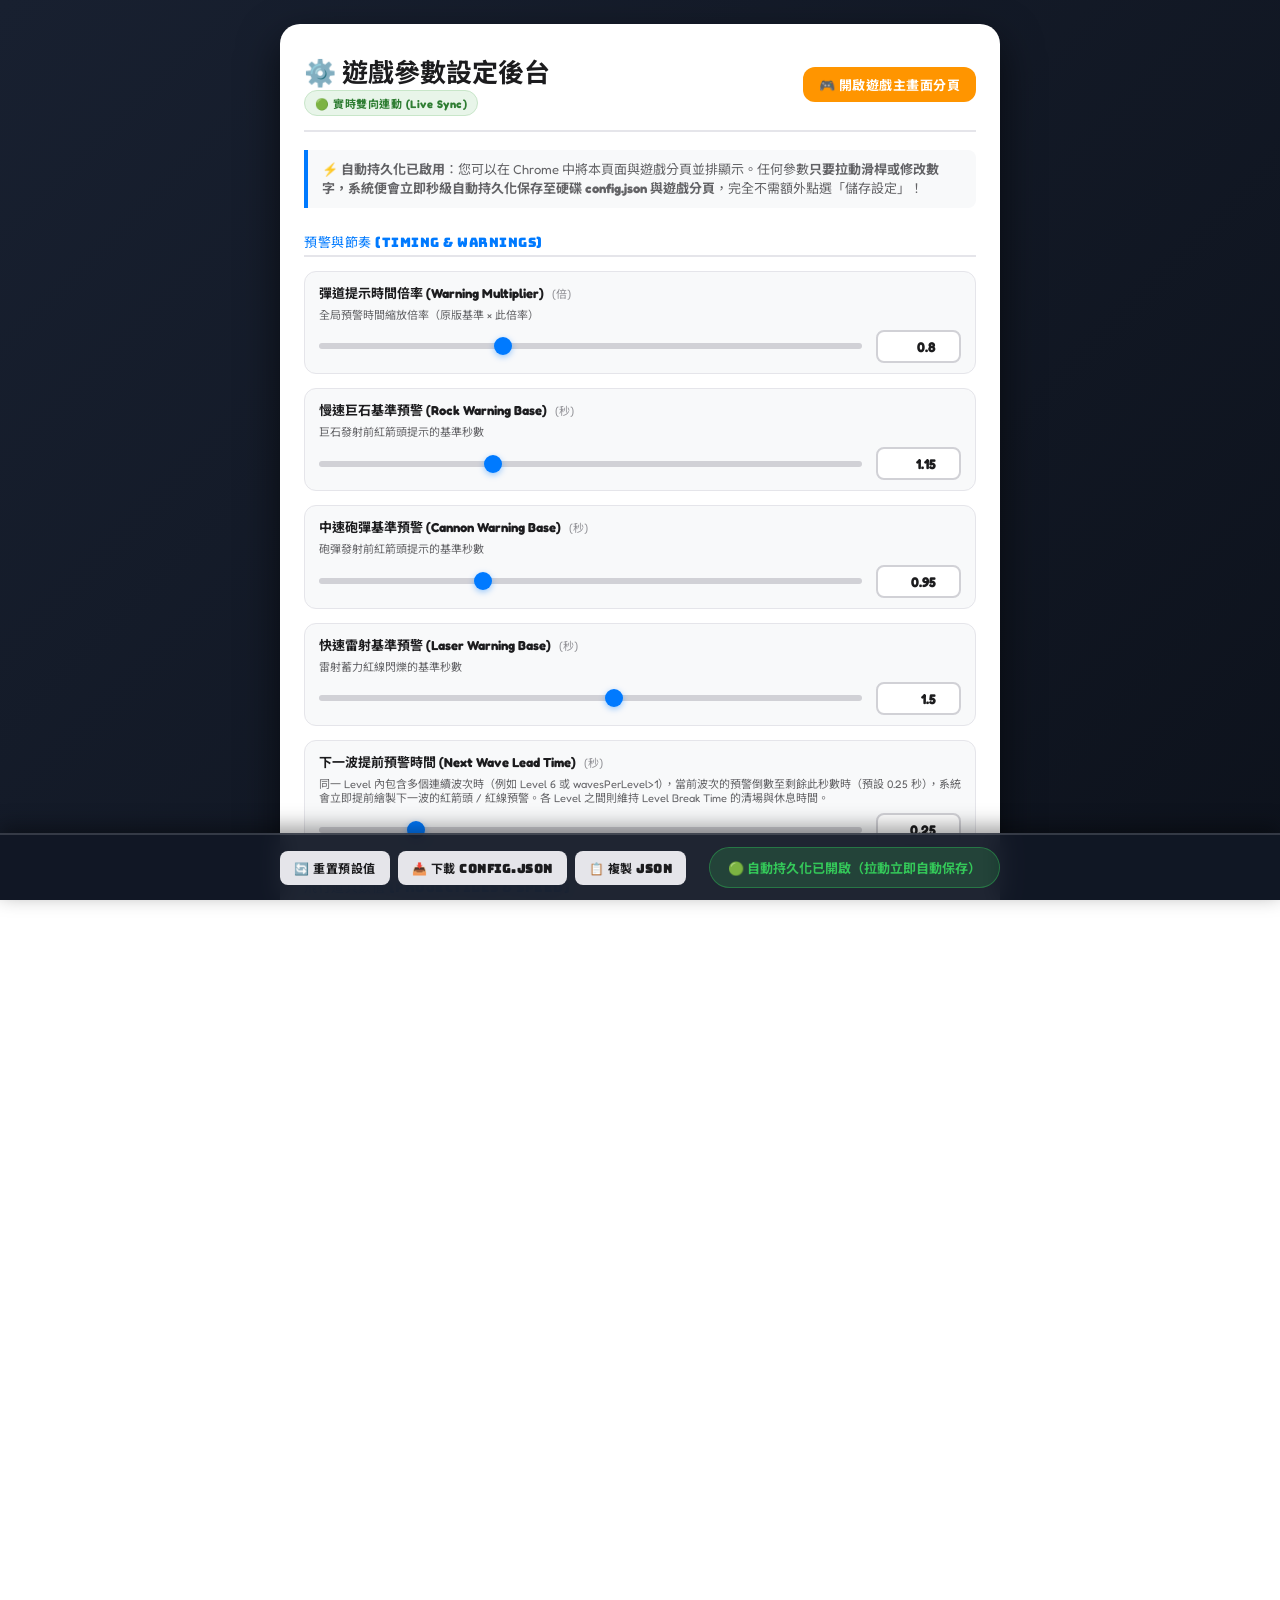
==== commit fe2965e8: "feat(auth): protect settings API with env-based password and localStorage auto-save" ====
--- a/settings.html
+++ b/settings.html
@@ -182,6 +182,130 @@
       from { opacity: 0; transform: translateY(-6px); }
       to { opacity: 1; transform: translateY(0); }
     }
+
+    /* Password Modal & Auth Pill */
+    .btn-auth-pill {
+      display: inline-flex;
+      align-items: center;
+      gap: 6px;
+      padding: 6px 14px;
+      border-radius: 20px;
+      font-size: 13px;
+      font-weight: 700;
+      cursor: pointer;
+      border: 1.5px solid #d1d1d6;
+      background: #f2f2f7;
+      color: #1c1c1e;
+      transition: all 0.2s ease;
+    }
+
+    .btn-auth-pill:hover {
+      background: #e5e5ea;
+      transform: translateY(-1px);
+    }
+
+    .btn-auth-pill.locked {
+      background: #fff3cd;
+      color: #856404;
+      border-color: #ffeeba;
+    }
+
+    .btn-auth-pill.unlocked {
+      background: #e8f5e9;
+      color: #2e7d32;
+      border-color: #c8e6c9;
+    }
+
+    .modal-overlay {
+      position: fixed;
+      top: 0;
+      left: 0;
+      width: 100%;
+      height: 100%;
+      background: rgba(0, 0, 0, 0.65);
+      backdrop-filter: blur(5px);
+      -webkit-backdrop-filter: blur(5px);
+      display: flex;
+      align-items: center;
+      justify-content: center;
+      z-index: 10000;
+      padding: 16px;
+      animation: fadeIn 0.2s ease;
+    }
+
+    .modal-dialog {
+      background: #ffffff;
+      color: #1c1c1e;
+      border-radius: 16px;
+      max-width: 440px;
+      width: 100%;
+      box-shadow: 0 20px 50px rgba(0, 0, 0, 0.5);
+      padding: 24px;
+      display: flex;
+      flex-direction: column;
+      gap: 16px;
+      animation: modalSlideUp 0.25s ease;
+    }
+
+    @keyframes modalSlideUp {
+      from { opacity: 0; transform: translateY(16px) scale(0.97); }
+      to { opacity: 1; transform: translateY(0) scale(1); }
+    }
+
+    .modal-title {
+      font-family: var(--font-display);
+      font-size: 20px;
+      color: #1c1c1e;
+      margin: 0;
+      display: flex;
+      align-items: center;
+      gap: 8px;
+    }
+
+    .modal-desc {
+      font-size: 13.5px;
+      color: #636366;
+      line-height: 1.5;
+      margin: 0;
+    }
+
+    .modal-input {
+      width: 100%;
+      padding: 12px 14px;
+      font-size: 15px;
+      font-family: inherit;
+      color: #1c1c1e;
+      background: #f2f2f7;
+      border: 2px solid #e5e5ea;
+      border-radius: 10px;
+      outline: none;
+      transition: all 0.2s;
+      box-sizing: border-box;
+    }
+
+    .modal-input:focus {
+      border-color: #007aff;
+      background: #ffffff;
+      box-shadow: 0 0 0 3px rgba(0, 122, 255, 0.15);
+    }
+
+    .modal-error {
+      font-size: 12.5px;
+      color: #d32f2f;
+      font-weight: 600;
+      padding: 8px 12px;
+      background: #ffebee;
+      border-radius: 6px;
+      border-left: 3px solid #d32f2f;
+    }
+
+    .modal-actions {
+      display: flex;
+      justify-content: flex-end;
+      align-items: center;
+      gap: 10px;
+      margin-top: 6px;
+    }
   </style>
 </head>
 <body>
@@ -192,9 +316,14 @@
         <h1>⚙️ 遊戲參數設定後台</h1>
         <span class="settings-badge">🟢 實時雙向連動 (Live Sync)</span>
       </div>
-      <a href="index.html" target="_blank" class="btn btn-accent" style="text-decoration:none; font-size:13px; padding:8px 16px;">
-        🎮 開啟遊戲主畫面分頁
-      </a>
+      <div style="display:flex; gap:10px; align-items:center; flex-wrap:wrap;">
+        <button id="btn-auth-manage" class="btn-auth-pill" style="display:none;" title="管理員權限設定">
+          <span id="auth-pill-icon">🔐</span> <span id="auth-pill-text">管理密碼</span>
+        </button>
+        <a href="index.html" target="_blank" class="btn btn-accent" style="text-decoration:none; font-size:13px; padding:8px 16px;">
+          🎮 開啟遊戲主畫面分頁
+        </a>
+      </div>
     </header>
 
     <div class="settings-intro">
@@ -225,8 +354,27 @@
   <!-- Toast Popup -->
   <div id="toast" class="config-toast"></div>
 
+  <!-- Admin Password Authorization Modal -->
+  <div id="password-modal" class="modal-overlay" style="display:none;">
+    <div class="modal-dialog">
+      <h3 class="modal-title">🔐 伺服器修改授權</h3>
+      <p class="modal-desc">
+        伺服器已開啟管理員密碼保護。請輸入管理密碼，驗證成功後將<strong>自動儲存在此瀏覽器</strong>（日後無需重複輸入）。
+      </p>
+      <div class="modal-body" style="display:flex; flex-direction:column; gap:8px;">
+        <input type="password" id="admin-password-input" class="modal-input" placeholder="請輸入管理員密碼..." autocomplete="current-password">
+        <div id="password-modal-error" class="modal-error" style="display:none;"></div>
+      </div>
+      <div class="modal-actions">
+        <button id="btn-clear-password" class="btn btn-secondary config-btn-sm" style="margin-right:auto; display:none;">清除已存密碼</button>
+        <button id="btn-cancel-password" class="btn btn-secondary config-btn-sm">取消</button>
+        <button id="btn-submit-password" class="btn btn-primary config-btn-sm">確認並儲存</button>
+      </div>
+    </div>
+  </div>
+
   <!-- Scripts in dependency order -->
-  <script src="js/config.js?v=2.7"></script>
+  <script src="js/config.js?v=2.8"></script>
   <script>
     document.addEventListener('DOMContentLoaded', () => {
       const container = document.getElementById('settings-items-container');
@@ -372,12 +520,135 @@
         if (!liveSaveStatus) return;
         if (info.status === 'saving') {
           liveSaveStatus.className = 'live-save-pill saving';
+          liveSaveStatus.style.background = '';
+          liveSaveStatus.style.color = '';
+          liveSaveStatus.style.borderColor = '';
           liveSaveStatus.textContent = info.message;
         } else if (info.status === 'saved') {
           liveSaveStatus.className = 'live-save-pill';
+          liveSaveStatus.style.background = '';
+          liveSaveStatus.style.color = '';
+          liveSaveStatus.style.borderColor = '';
           liveSaveStatus.textContent = info.message;
-        }
-      });
+        } else if (info.status === 'unauthorized') {
+          liveSaveStatus.className = 'live-save-pill saving';
+          liveSaveStatus.style.background = 'rgba(255, 59, 48, 0.2)';
+          liveSaveStatus.style.color = '#ff3b30';
+          liveSaveStatus.style.borderColor = 'rgba(255, 59, 48, 0.5)';
+          liveSaveStatus.textContent = '🔒 需要管理員密碼 (未寫入伺服器)';
+          openPasswordModal('🔒 伺服器受管理員密碼保護，請輸入密碼以授權儲存');
+        }
+      });
+
+      // Auth & Password Modal Handling
+      const passwordModal = document.getElementById('password-modal');
+      const passwordInput = document.getElementById('admin-password-input');
+      const passwordError = document.getElementById('password-modal-error');
+      const btnAuthManage = document.getElementById('btn-auth-manage');
+      const authPillIcon = document.getElementById('auth-pill-icon');
+      const authPillText = document.getElementById('auth-pill-text');
+      const btnSubmitPassword = document.getElementById('btn-submit-password');
+      const btnCancelPassword = document.getElementById('btn-cancel-password');
+      const btnClearPassword = document.getElementById('btn-clear-password');
+
+      async function updateAuthPill() {
+        const authStatus = await window.configManager.checkAuthStatus();
+        if (authStatus.protected) {
+          btnAuthManage.style.display = 'inline-flex';
+          if (authStatus.authenticated) {
+            btnAuthManage.className = 'btn-auth-pill unlocked';
+            authPillIcon.textContent = '🔓';
+            authPillText.textContent = '密碼已記住';
+            btnAuthManage.title = '管理員密碼已儲存在此瀏覽器，點擊可重設或清除';
+          } else {
+            btnAuthManage.className = 'btn-auth-pill locked';
+            authPillIcon.textContent = '🔐';
+            authPillText.textContent = '尚未驗證';
+            btnAuthManage.title = '伺服器已開啟密碼保護，點擊以輸入密碼';
+          }
+        } else {
+          btnAuthManage.style.display = 'none';
+        }
+      }
+
+      function openPasswordModal(errorMsg = '') {
+        const currentPwd = window.configManager.getAdminPassword();
+        passwordInput.value = currentPwd || '';
+        btnClearPassword.style.display = currentPwd ? 'inline-block' : 'none';
+        if (errorMsg) {
+          passwordError.textContent = errorMsg;
+          passwordError.style.display = 'block';
+        } else {
+          passwordError.style.display = 'none';
+        }
+        passwordModal.style.display = 'flex';
+        setTimeout(() => {
+          passwordInput.focus();
+          if (passwordInput.value) passwordInput.select();
+        }, 50);
+      }
+
+      function closePasswordModal() {
+        passwordModal.style.display = 'none';
+        passwordError.style.display = 'none';
+      }
+
+      btnAuthManage.addEventListener('click', () => {
+        openPasswordModal();
+      });
+
+      btnCancelPassword.addEventListener('click', () => {
+        closePasswordModal();
+      });
+
+      btnClearPassword.addEventListener('click', async () => {
+        window.configManager.setAdminPassword('');
+        passwordInput.value = '';
+        closePasswordModal();
+        showToast('已清除本機記住的密碼');
+        await updateAuthPill();
+      });
+
+      passwordModal.addEventListener('click', (e) => {
+        if (e.target === passwordModal) {
+          closePasswordModal();
+        }
+      });
+
+      async function submitPassword() {
+        const pwd = passwordInput.value.trim();
+        window.configManager.setAdminPassword(pwd);
+        btnSubmitPassword.disabled = true;
+        btnSubmitPassword.textContent = '驗證中...';
+        try {
+          const res = await window.configManager.saveToDisk();
+          if (res && res.unauthorized) {
+            passwordError.textContent = '❌ 密碼錯誤，請重新輸入！';
+            passwordError.style.display = 'block';
+            passwordInput.focus();
+            passwordInput.select();
+          } else {
+            closePasswordModal();
+            showToast('✅ 密碼驗證成功並已記住，設定已儲存！');
+            await updateAuthPill();
+          }
+        } finally {
+          btnSubmitPassword.disabled = false;
+          btnSubmitPassword.textContent = '確認並儲存';
+        }
+      }
+
+      btnSubmitPassword.addEventListener('click', submitPassword);
+      passwordInput.addEventListener('keydown', (e) => {
+        if (e.key === 'Enter') {
+          submitPassword();
+        } else if (e.key === 'Escape') {
+          closePasswordModal();
+        }
+      });
+
+      // Update auth status pill on page load
+      updateAuthPill();
 
       // Reset button
       btnReset.addEventListener('click', () => {
--- a/css/style.css
+++ b/css/style.css
@@ -98,6 +98,12 @@
 
 #hud-mode-name {
   color: var(--accent-yellow);
+}
+
+#hud-lives-val {
+  color: #ff3b30;
+  font-size: 15px;
+  letter-spacing: 2px;
 }
 
 #hud-score-val {
@@ -407,6 +413,38 @@
 .mode-card.versus-card:hover {
   border-color: #ff3b30;
   box-shadow: 0 6px 18px rgba(0, 122, 255, 0.22), 0 6px 18px rgba(255, 59, 48, 0.22);
+}
+
+.mode-card.versus4p-card {
+  background: linear-gradient(135deg, #f0f7ff 0%, #fff8e7 50%, #f0fff4 100%);
+  border-color: #ffd60a;
+  box-shadow: inset 0 0 0 1px rgba(0, 122, 255, 0.15);
+}
+
+.mode-card.versus4p-card:hover {
+  border-color: #ff9500;
+  box-shadow: 0 6px 20px rgba(255, 149, 0, 0.28);
+}
+
+.hud-versus4p {
+  min-width: 180px;
+}
+
+#hud-versus4p-val {
+  font-size: 13px;
+  letter-spacing: 0.5px;
+  display: flex;
+  gap: 6px;
+}
+
+#hud-versus4p-val span {
+  font-weight: 900;
+  transition: opacity 0.2s ease;
+}
+
+#hud-versus4p-val span.dead {
+  opacity: 0.35;
+  text-decoration: line-through;
 }
 
 .mode-icon {
@@ -931,11 +969,38 @@
   color: #1c1c1e;
 }
 
+.lobby-player-count-bar {
+  display: flex;
+  align-items: center;
+  justify-content: space-between;
+  background: linear-gradient(135deg, #f0f7ff 0%, #fff8e7 100%);
+  border: 2px solid #007aff;
+  border-radius: 12px;
+  padding: 10px 14px;
+  margin-top: 4px;
+  margin-bottom: 12px;
+  gap: 12px;
+}
+
+.lobby-player-count-bar label {
+  font-size: 13px;
+  font-weight: 800;
+  color: #1c1c1e;
+  display: flex;
+  align-items: center;
+  gap: 6px;
+}
+
+.lobby-player-count-bar select {
+  flex: 1;
+  max-width: 220px;
+}
+
 .versus-options-grid {
   display: flex;
   flex-direction: column;
   gap: 12px;
-  margin-top: 10px;
+  margin-top: 4px;
 }
 
 .versus-opt-card {
@@ -1060,6 +1125,27 @@
 .lan-field input:focus {
   border-color: #007aff;
   background: #fff;
+}
+
+.lan-field select,
+.lan-select {
+  padding: 8px 10px;
+  font-size: 13px;
+  font-weight: 700;
+  background: #f4f5f8;
+  border: 1.5px solid #007aff;
+  border-radius: 6px;
+  outline: none;
+  color: #007aff;
+  cursor: pointer;
+  transition: all 0.15s ease;
+}
+
+.lan-field select:focus,
+.lan-select:focus {
+  border-color: #0056b3;
+  background: #fff;
+  box-shadow: 0 0 0 3px rgba(0, 122, 255, 0.15);
 }
 
 .lan-field-row {
